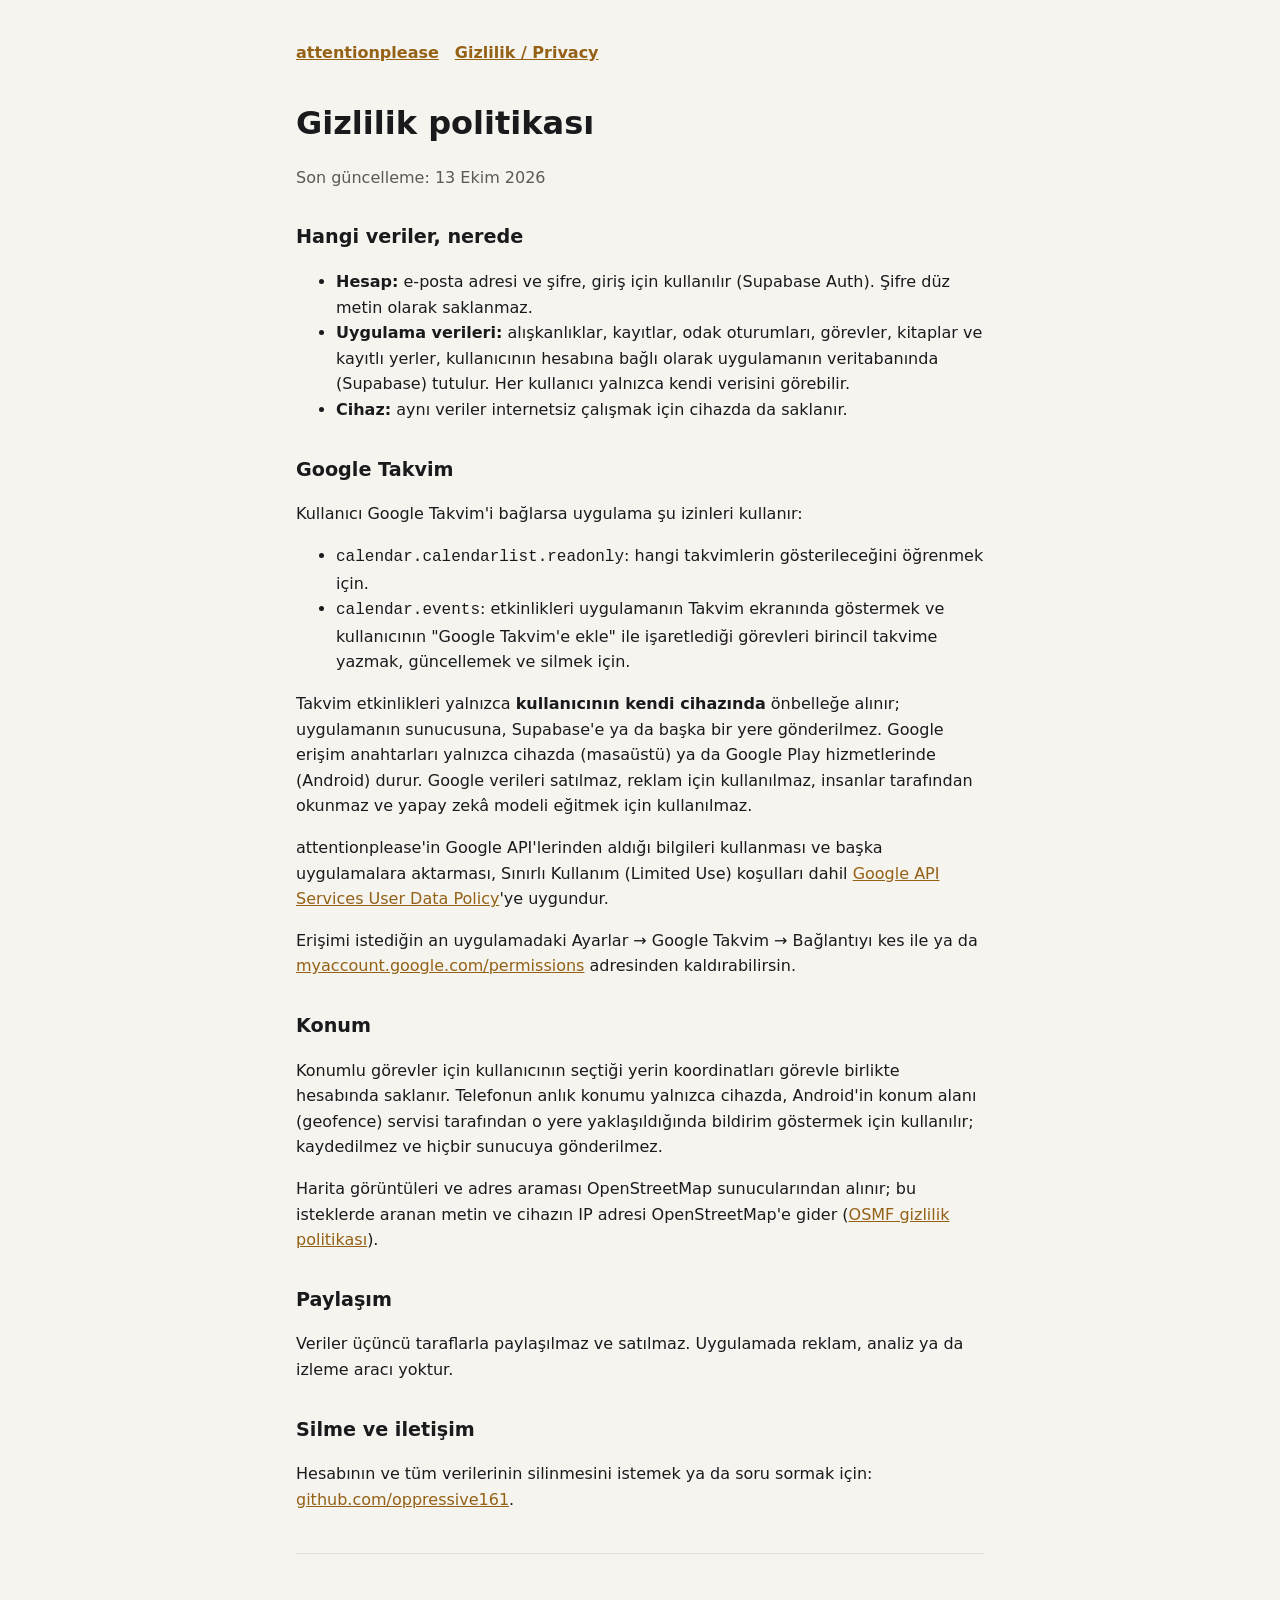
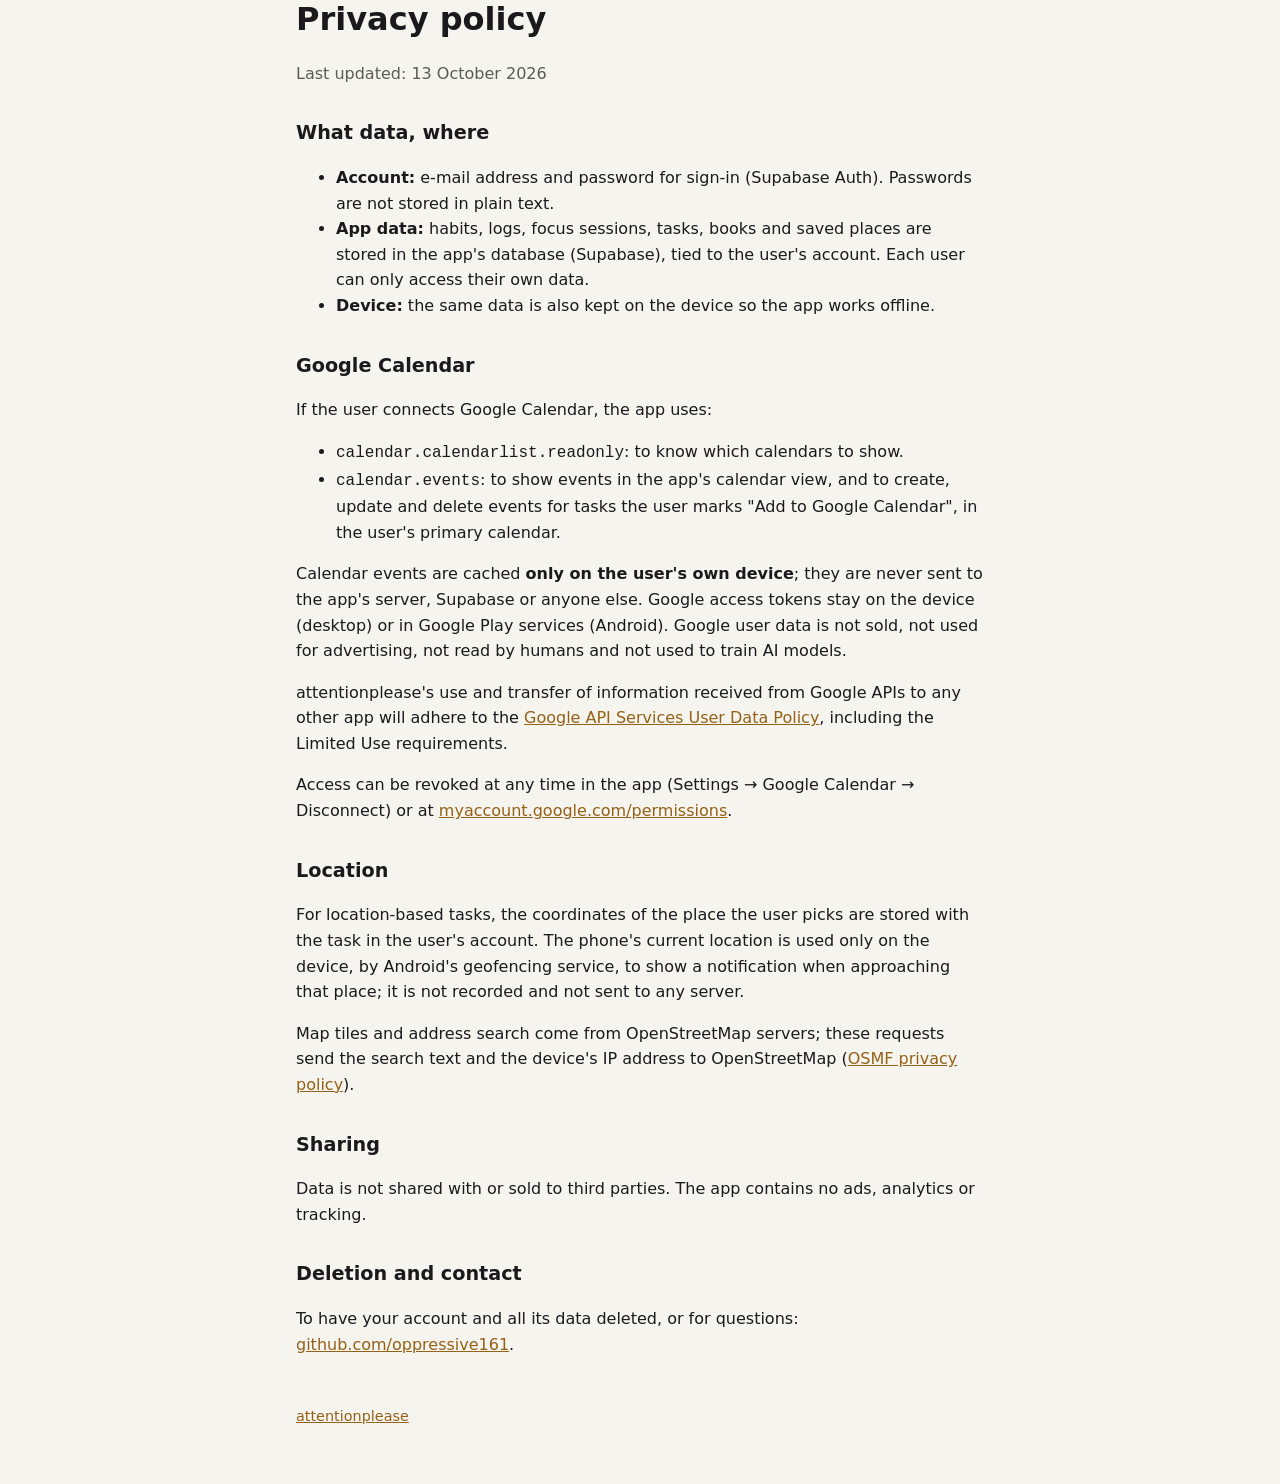
==== privacy.html @ 04424c46 "attentionplease home and privacy policy Co-Authored-By: Claude Opus 5.5 <noreply@anthropic.com>" ====
<!doctype html>
<html lang="tr">
<head>
  <meta charset="utf-8">
  <meta name="viewport" content="width=device-width, initial-scale=1">
  <title>Gizlilik politikası · attentionplease</title>
  <meta name="description" content="attentionplease gizlilik politikası / privacy policy.">
  <link rel="stylesheet" href="style.css">
</head>
<body>
<main>
  <nav><a href="./">attentionplease</a><a href="privacy.html">Gizlilik / Privacy</a></nav>

  <h1>Gizlilik politikası</h1>
  <p class="muted">Son güncelleme: 13 Ekim 2026</p>

  <h2>Hangi veriler, nerede</h2>
  <ul>
    <li><strong>Hesap:</strong> e-posta adresi ve şifre, giriş için kullanılır (Supabase Auth). Şifre düz metin olarak saklanmaz.</li>
    <li><strong>Uygulama verileri:</strong> alışkanlıklar, kayıtlar, odak oturumları, görevler, kitaplar ve kayıtlı yerler, kullanıcının hesabına bağlı olarak uygulamanın veritabanında (Supabase) tutulur. Her kullanıcı yalnızca kendi verisini görebilir.</li>
    <li><strong>Cihaz:</strong> aynı veriler internetsiz çalışmak için cihazda da saklanır.</li>
  </ul>

  <h2>Google Takvim</h2>
  <p>Kullanıcı Google Takvim'i bağlarsa uygulama şu izinleri kullanır:</p>
  <ul>
    <li><code>calendar.calendarlist.readonly</code>: hangi takvimlerin gösterileceğini öğrenmek için.</li>
    <li><code>calendar.events</code>: etkinlikleri uygulamanın Takvim ekranında göstermek ve kullanıcının "Google Takvim'e ekle" ile işaretlediği görevleri birincil takvime yazmak, güncellemek ve silmek için.</li>
  </ul>
  <p>Takvim etkinlikleri yalnızca <strong>kullanıcının kendi cihazında</strong> önbelleğe alınır; uygulamanın sunucusuna, Supabase'e ya da başka bir yere gönderilmez. Google erişim anahtarları yalnızca cihazda (masaüstü) ya da Google Play hizmetlerinde (Android) durur. Google verileri satılmaz, reklam için kullanılmaz, insanlar tarafından okunmaz ve yapay zekâ modeli eğitmek için kullanılmaz.</p>
  <p>attentionplease'in Google API'lerinden aldığı bilgileri kullanması ve başka uygulamalara aktarması, Sınırlı Kullanım (Limited Use) koşulları dahil <a href="https://developers.google.com/terms/api-services-user-data-policy">Google API Services User Data Policy</a>'ye uygundur.</p>
  <p>Erişimi istediğin an uygulamadaki Ayarlar → Google Takvim → Bağlantıyı kes ile ya da <a href="https://myaccount.google.com/permissions">myaccount.google.com/permissions</a> adresinden kaldırabilirsin.</p>

  <h2>Konum</h2>
  <p>Konumlu görevler için kullanıcının seçtiği yerin koordinatları görevle birlikte hesabında saklanır. Telefonun anlık konumu yalnızca cihazda, Android'in konum alanı (geofence) servisi tarafından o yere yaklaşıldığında bildirim göstermek için kullanılır; kaydedilmez ve hiçbir sunucuya gönderilmez.</p>
  <p>Harita görüntüleri ve adres araması OpenStreetMap sunucularından alınır; bu isteklerde aranan metin ve cihazın IP adresi OpenStreetMap'e gider (<a href="https://osmfoundation.org/wiki/Privacy_Policy">OSMF gizlilik politikası</a>).</p>

  <h2>Paylaşım</h2>
  <p>Veriler üçüncü taraflarla paylaşılmaz ve satılmaz. Uygulamada reklam, analiz ya da izleme aracı yoktur.</p>

  <h2>Silme ve iletişim</h2>
  <p>Hesabının ve tüm verilerinin silinmesini istemek ya da soru sormak için: <a href="https://github.com/oppressive161">github.com/oppressive161</a>.</p>

  <hr>

  <div lang="en">
    <h1>Privacy policy</h1>
    <p class="muted">Last updated: 13 October 2026</p>

    <h2>What data, where</h2>
    <ul>
      <li><strong>Account:</strong> e-mail address and password for sign-in (Supabase Auth). Passwords are not stored in plain text.</li>
      <li><strong>App data:</strong> habits, logs, focus sessions, tasks, books and saved places are stored in the app's database (Supabase), tied to the user's account. Each user can only access their own data.</li>
      <li><strong>Device:</strong> the same data is also kept on the device so the app works offline.</li>
    </ul>

    <h2>Google Calendar</h2>
    <p>If the user connects Google Calendar, the app uses:</p>
    <ul>
      <li><code>calendar.calendarlist.readonly</code>: to know which calendars to show.</li>
      <li><code>calendar.events</code>: to show events in the app's calendar view, and to create, update and delete events for tasks the user marks "Add to Google Calendar", in the user's primary calendar.</li>
    </ul>
    <p>Calendar events are cached <strong>only on the user's own device</strong>; they are never sent to the app's server, Supabase or anyone else. Google access tokens stay on the device (desktop) or in Google Play services (Android). Google user data is not sold, not used for advertising, not read by humans and not used to train AI models.</p>
    <p>attentionplease's use and transfer of information received from Google APIs to any other app will adhere to the <a href="https://developers.google.com/terms/api-services-user-data-policy">Google API Services User Data Policy</a>, including the Limited Use requirements.</p>
    <p>Access can be revoked at any time in the app (Settings → Google Calendar → Disconnect) or at <a href="https://myaccount.google.com/permissions">myaccount.google.com/permissions</a>.</p>

    <h2>Location</h2>
    <p>For location-based tasks, the coordinates of the place the user picks are stored with the task in the user's account. The phone's current location is used only on the device, by Android's geofencing service, to show a notification when approaching that place; it is not recorded and not sent to any server.</p>
    <p>Map tiles and address search come from OpenStreetMap servers; these requests send the search text and the device's IP address to OpenStreetMap (<a href="https://osmfoundation.org/wiki/Privacy_Policy">OSMF privacy policy</a>).</p>

    <h2>Sharing</h2>
    <p>Data is not shared with or sold to third parties. The app contains no ads, analytics or tracking.</p>

    <h2>Deletion and contact</h2>
    <p>To have your account and all its data deleted, or for questions: <a href="https://github.com/oppressive161">github.com/oppressive161</a>.</p>
  </div>

  <footer><a href="./">attentionplease</a></footer>
</main>
</body>
</html>
---- style.css ----
:root {
  --bg: #f6f4ef;
  --fg: #1a1a1d;
  --muted: #5c5a55;
  --accent: #946116;
  --card: #ffffff;
  --line: #e4e0d6;
}
@media (prefers-color-scheme: dark) {
  :root {
    --bg: #0e0f12;
    --fg: #ecebe7;
    --muted: #a7a49c;
    --accent: #e0a85a;
    --card: #17181c;
    --line: #2a2b30;
  }
}
* { box-sizing: border-box; }
body {
  margin: 0;
  background: var(--bg);
  color: var(--fg);
  font: 16px/1.6 system-ui, -apple-system, "Segoe UI", Roboto, sans-serif;
}
main { max-width: 720px; margin: 0 auto; padding: 40px 16px 64px; }
h1 { font-size: 2rem; margin: 0 0 4px; }
h2 { font-size: 1.2rem; margin: 32px 0 8px; }
p, li { color: var(--fg); }
.muted { color: var(--muted); }
a { color: var(--accent); }
nav { display: flex; gap: 16px; margin-bottom: 32px; font-weight: 600; }
.card {
  background: var(--card);
  border: 1px solid var(--line);
  border-radius: 16px;
  padding: 20px;
  margin: 16px 0;
}
hr { border: 0; border-top: 1px solid var(--line); margin: 40px 0; }
footer { margin-top: 48px; font-size: 0.9rem; color: var(--muted); }
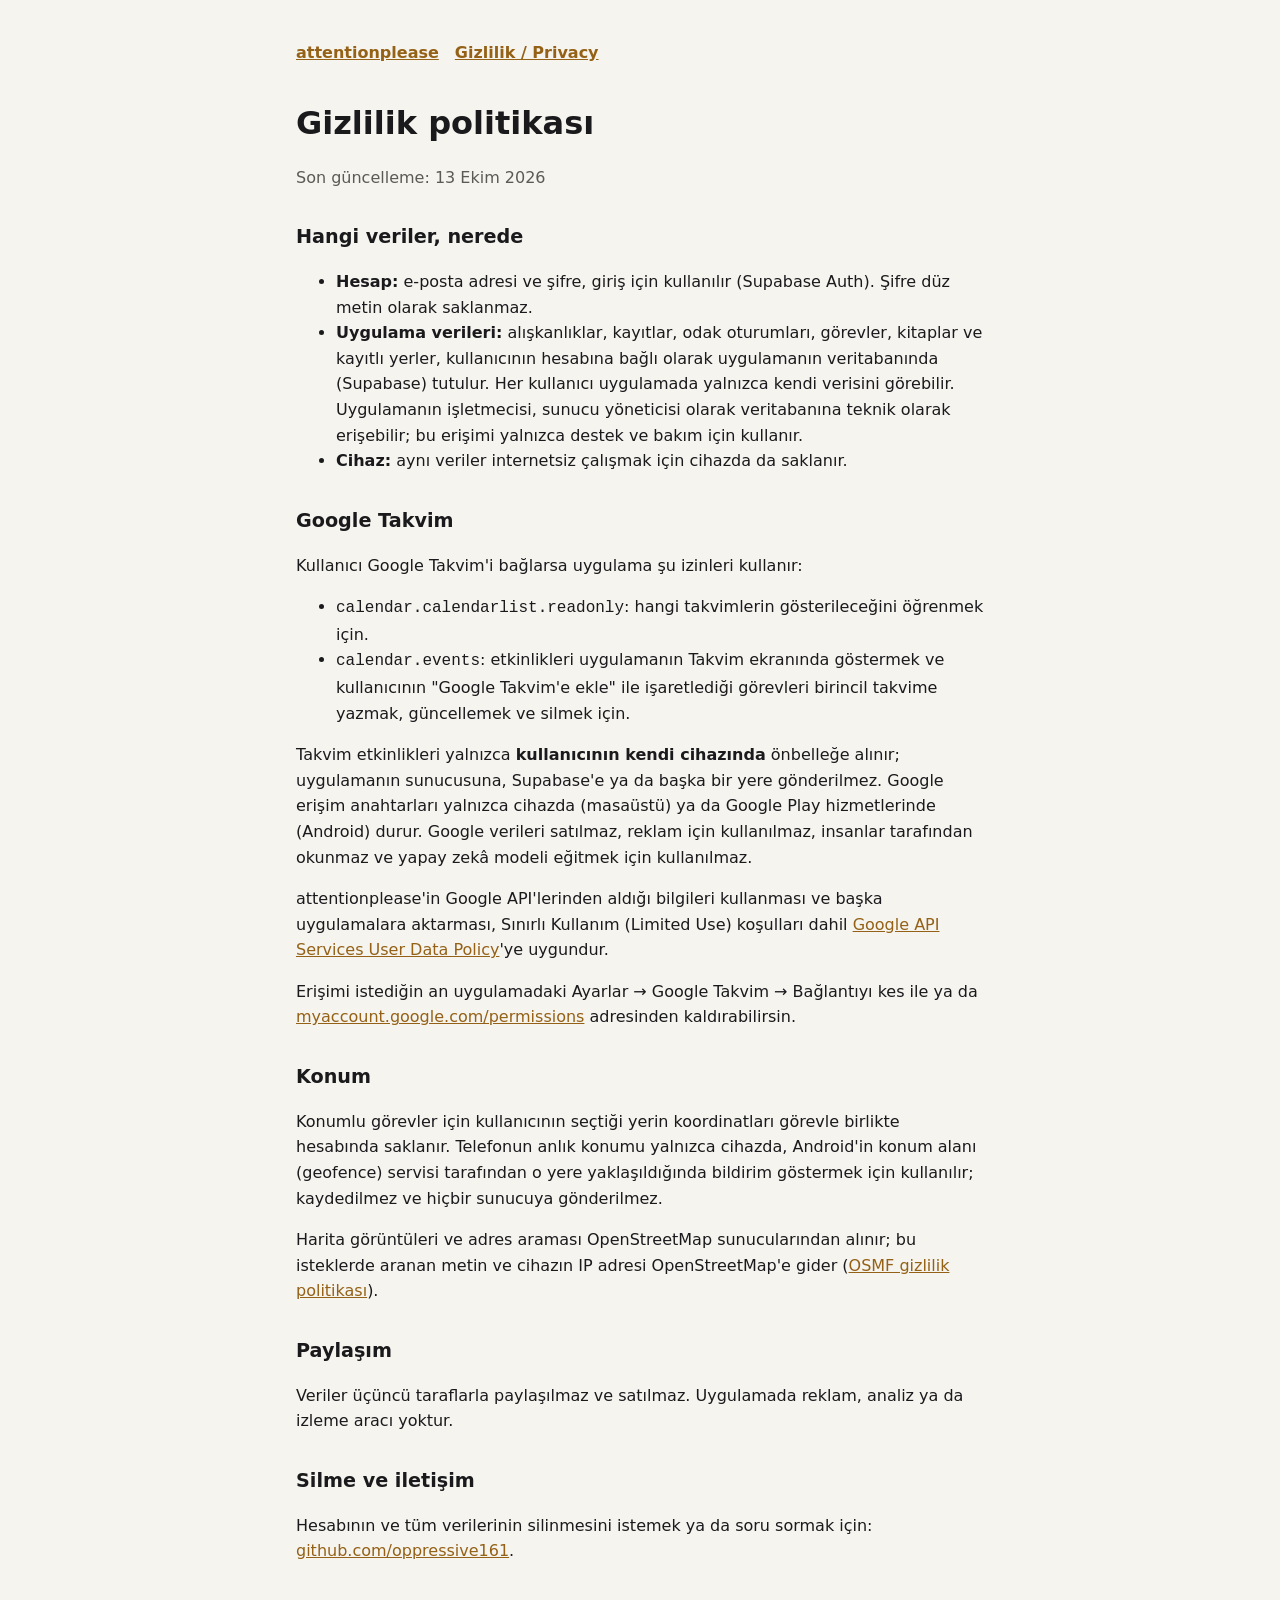
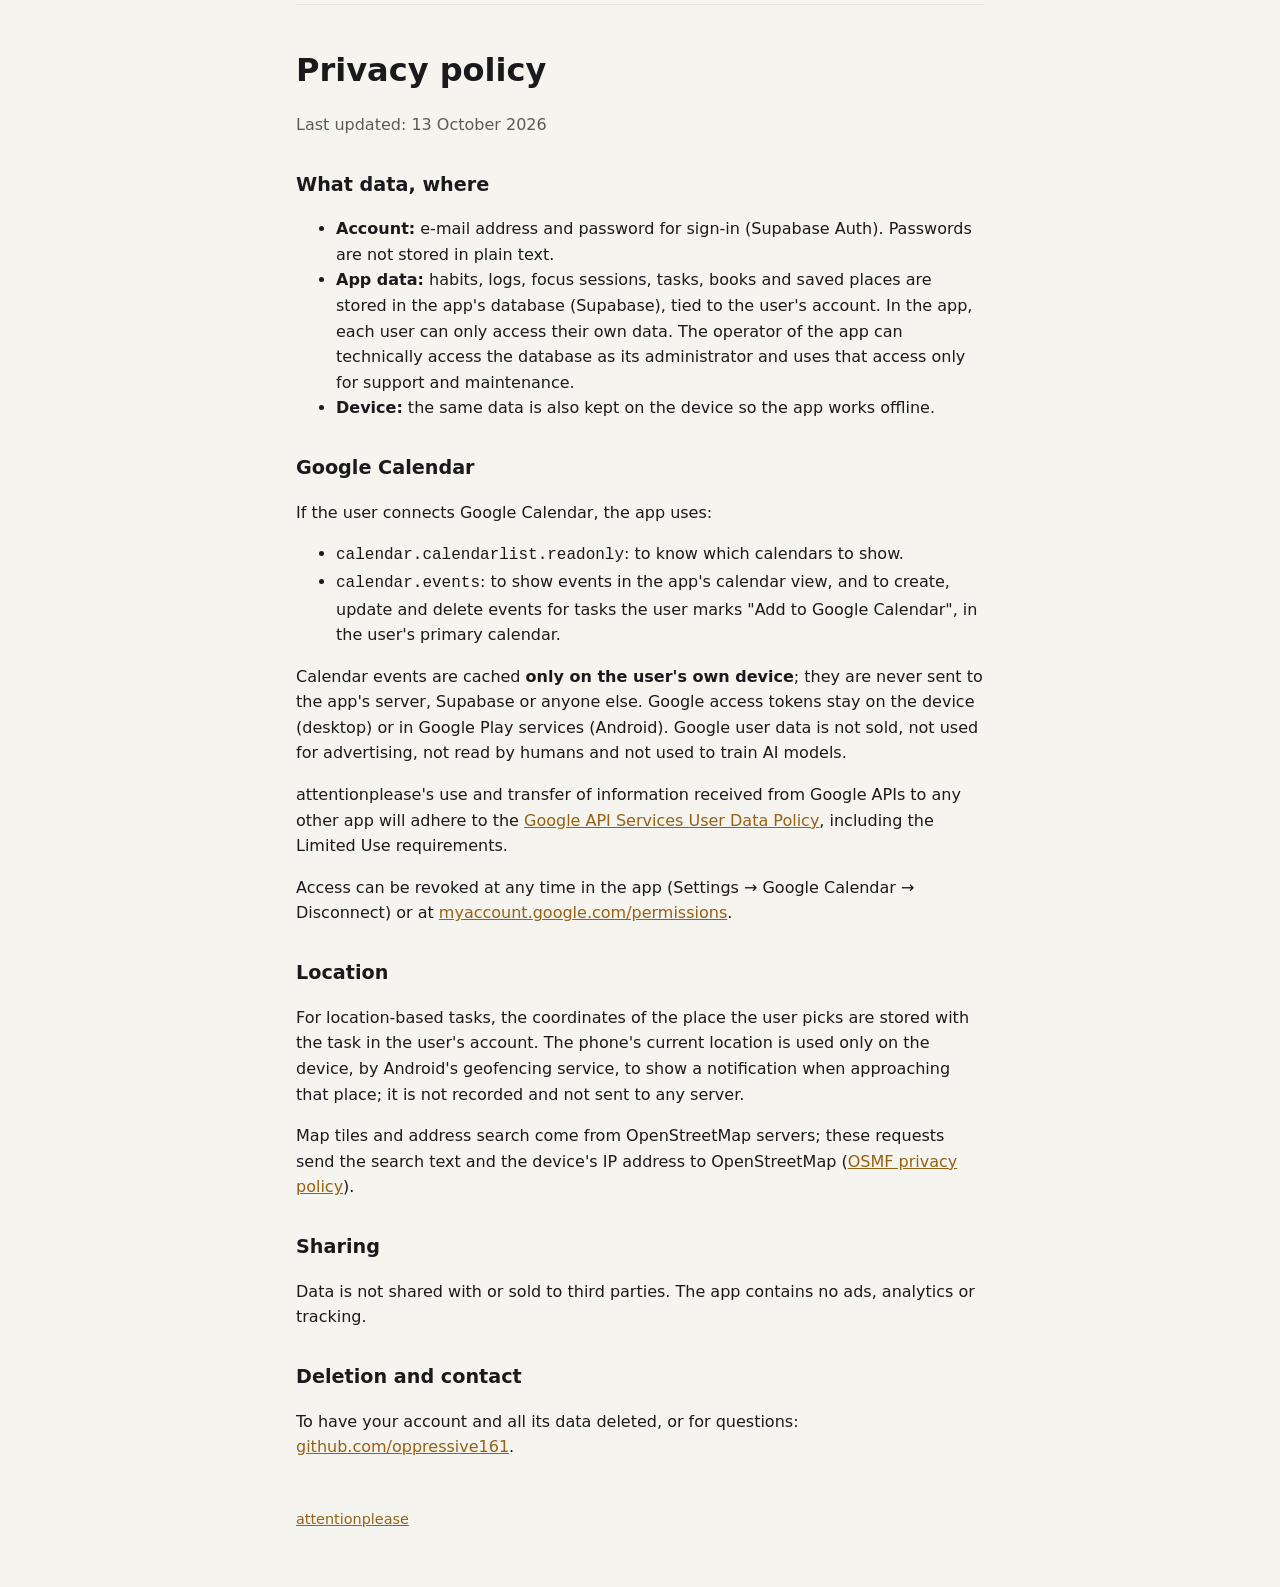
==== commit e015212b: "Privacy: state the operator's administrative access Co-Authored-By: Claude Opus 5.5 <noreply@anthrop" ====
--- a/privacy.html
+++ b/privacy.html
@@ -17,7 +17,7 @@
   <h2>Hangi veriler, nerede</h2>
   <ul>
     <li><strong>Hesap:</strong> e-posta adresi ve şifre, giriş için kullanılır (Supabase Auth). Şifre düz metin olarak saklanmaz.</li>
-    <li><strong>Uygulama verileri:</strong> alışkanlıklar, kayıtlar, odak oturumları, görevler, kitaplar ve kayıtlı yerler, kullanıcının hesabına bağlı olarak uygulamanın veritabanında (Supabase) tutulur. Her kullanıcı yalnızca kendi verisini görebilir.</li>
+    <li><strong>Uygulama verileri:</strong> alışkanlıklar, kayıtlar, odak oturumları, görevler, kitaplar ve kayıtlı yerler, kullanıcının hesabına bağlı olarak uygulamanın veritabanında (Supabase) tutulur. Her kullanıcı uygulamada yalnızca kendi verisini görebilir. Uygulamanın işletmecisi, sunucu yöneticisi olarak veritabanına teknik olarak erişebilir; bu erişimi yalnızca destek ve bakım için kullanır.</li>
     <li><strong>Cihaz:</strong> aynı veriler internetsiz çalışmak için cihazda da saklanır.</li>
   </ul>
 
@@ -50,7 +50,7 @@
     <h2>What data, where</h2>
     <ul>
       <li><strong>Account:</strong> e-mail address and password for sign-in (Supabase Auth). Passwords are not stored in plain text.</li>
-      <li><strong>App data:</strong> habits, logs, focus sessions, tasks, books and saved places are stored in the app's database (Supabase), tied to the user's account. Each user can only access their own data.</li>
+      <li><strong>App data:</strong> habits, logs, focus sessions, tasks, books and saved places are stored in the app's database (Supabase), tied to the user's account. In the app, each user can only access their own data. The operator of the app can technically access the database as its administrator and uses that access only for support and maintenance.</li>
       <li><strong>Device:</strong> the same data is also kept on the device so the app works offline.</li>
     </ul>
 
